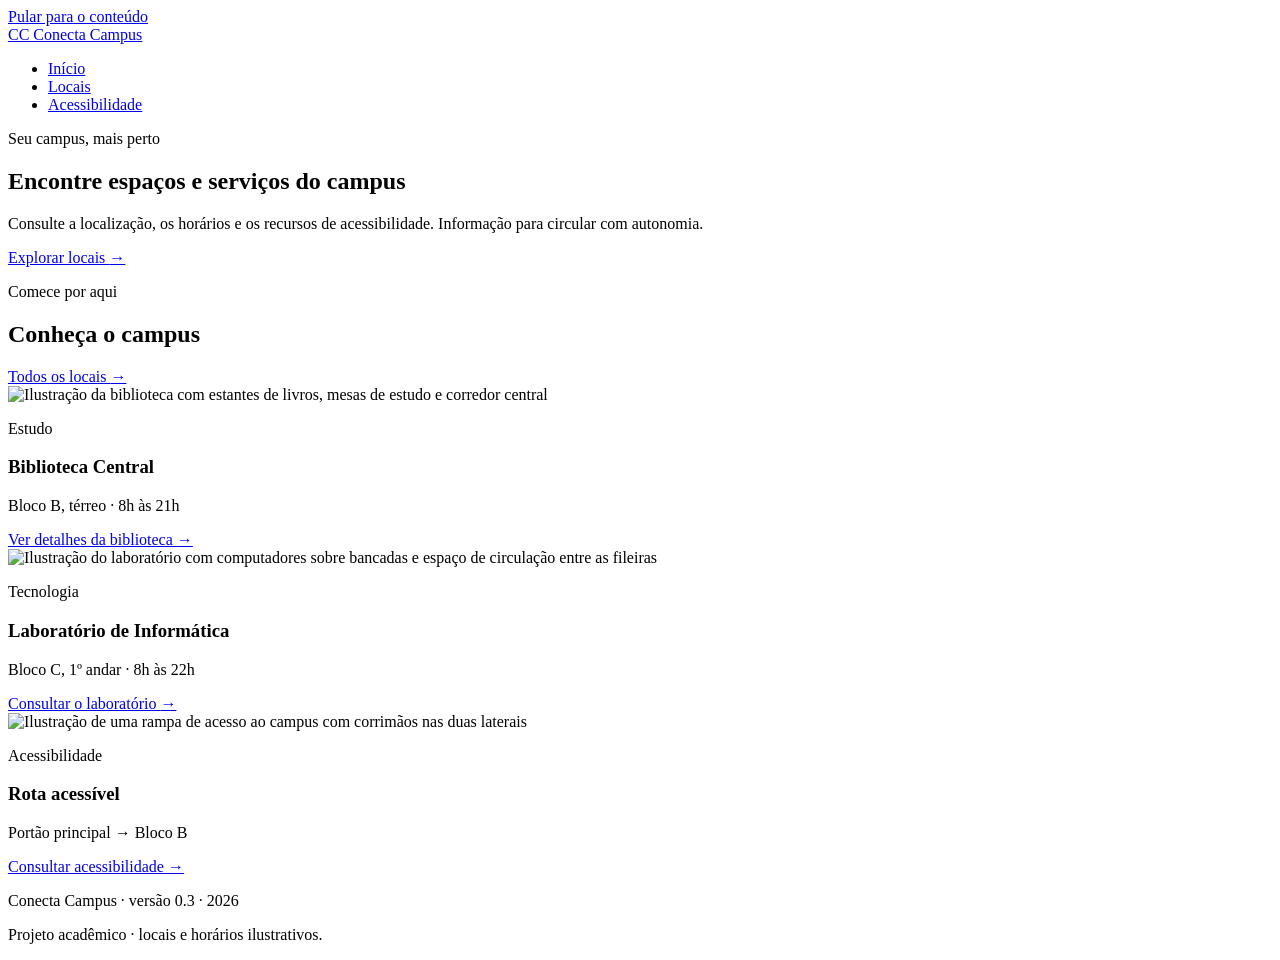
==== index.html @ 2fd1c7c1 "feat: cria paginas semanticas do site" ====
<!DOCTYPE html>
<html lang="pt-BR">
<head>
  <meta charset="UTF-8">
  <meta name="viewport" content="width=device-width, initial-scale=1.0">
  <meta name="description" content="Guia acadêmico de ambientes, serviços e recursos de acessibilidade do Conecta Campus.">
  <title>Conecta Campus | Início</title>
  <link rel="stylesheet" href="css/style.css">
  <script src="js/script.js" defer></script>
</head>
<body>
  <a class="pular-conteudo" href="#inicio">Pular para o conteúdo</a>
  <header class="cabecalho">
    <div class="container cabecalho-conteudo">
      <a class="marca" href="index.html" aria-label="Conecta Campus — página inicial">
        <span class="marca-simbolo" aria-hidden="true">CC</span>
        Conecta Campus
      </a>
      <nav aria-label="Navegação principal">
        <ul class="menu">
            <li><a href="index.html" aria-current="page">Início</a></li>
            <li><a href="locais.html">Locais</a></li>
            <li><a href="detalhes.html">Acessibilidade</a></li>
        </ul>
      </nav>
    </div>
  </header>
  <main id="inicio" tabindex="-1">
    <section class="hero" aria-labelledby="titulo-principal">
      <div class="container hero-conteudo">
        <p class="etiqueta">Seu campus, mais perto</p>
        <h1 id="titulo-principal">Encontre espaços e serviços do campus</h1>
        <p class="hero-texto">Consulte a localização, os horários e os recursos de acessibilidade. Informação para circular com autonomia.</p>
        <a class="botao" href="locais.html">Explorar locais <span aria-hidden="true">→</span></a>
      </div>
    </section>
    <section class="container secao" aria-labelledby="titulo-destaques">
      <div class="secao-cabecalho">
        <div>
          <p class="etiqueta">Comece por aqui</p>
          <h2 id="titulo-destaques">Conheça o campus</h2>
        </div>
        <a href="locais.html">Todos os locais <span aria-hidden="true">→</span></a>
      </div>
      <div class="grade-locais">
        <article class="cartao">
          <img src="img/biblioteca-campus.png" alt="Ilustração da biblioteca com estantes de livros, mesas de estudo e corredor central" width="1536" height="1024" loading="lazy">
          <div class="cartao-conteudo">
            <p class="cartao-tipo">Estudo</p>
            <h3>Biblioteca Central</h3>
            <p>Bloco B, térreo · 8h às 21h</p>
            
            <a class="cartao-link" href="detalhes.html">Ver detalhes da biblioteca <span aria-hidden="true">→</span></a>
          </div>
        </article>
        <article class="cartao">
          <img src="img/laboratorio-informatica.png" alt="Ilustração do laboratório com computadores sobre bancadas e espaço de circulação entre as fileiras" width="1536" height="1024" loading="lazy">
          <div class="cartao-conteudo">
            <p class="cartao-tipo">Tecnologia</p>
            <h3>Laboratório de Informática</h3>
            <p>Bloco C, 1º andar · 8h às 22h</p>
            
            <a class="cartao-link" href="locais.html#laboratorio">Consultar o laboratório <span aria-hidden="true">→</span></a>
          </div>
        </article>
        <article class="cartao">
          <img src="img/rota-acessivel.png" alt="Ilustração de uma rampa de acesso ao campus com corrimãos nas duas laterais" width="1536" height="1024" loading="lazy">
          <div class="cartao-conteudo">
            <p class="cartao-tipo">Acessibilidade</p>
            <h3>Rota acessível</h3>
            <p>Portão principal → Bloco B</p>
            
            <a class="cartao-link" href="detalhes.html#recursos-acessibilidade">Consultar acessibilidade <span aria-hidden="true">→</span></a>
          </div>
        </article>
      </div>
    </section>
  </main>
  <footer class="rodape">
    <div class="container rodape-conteudo">
      <p>Conecta Campus · versão 0.3 · <span data-ano-atual>2026</span></p>
      <p>Projeto acadêmico · locais e horários ilustrativos.</p>
    </div>
  </footer>
</body>
</html>
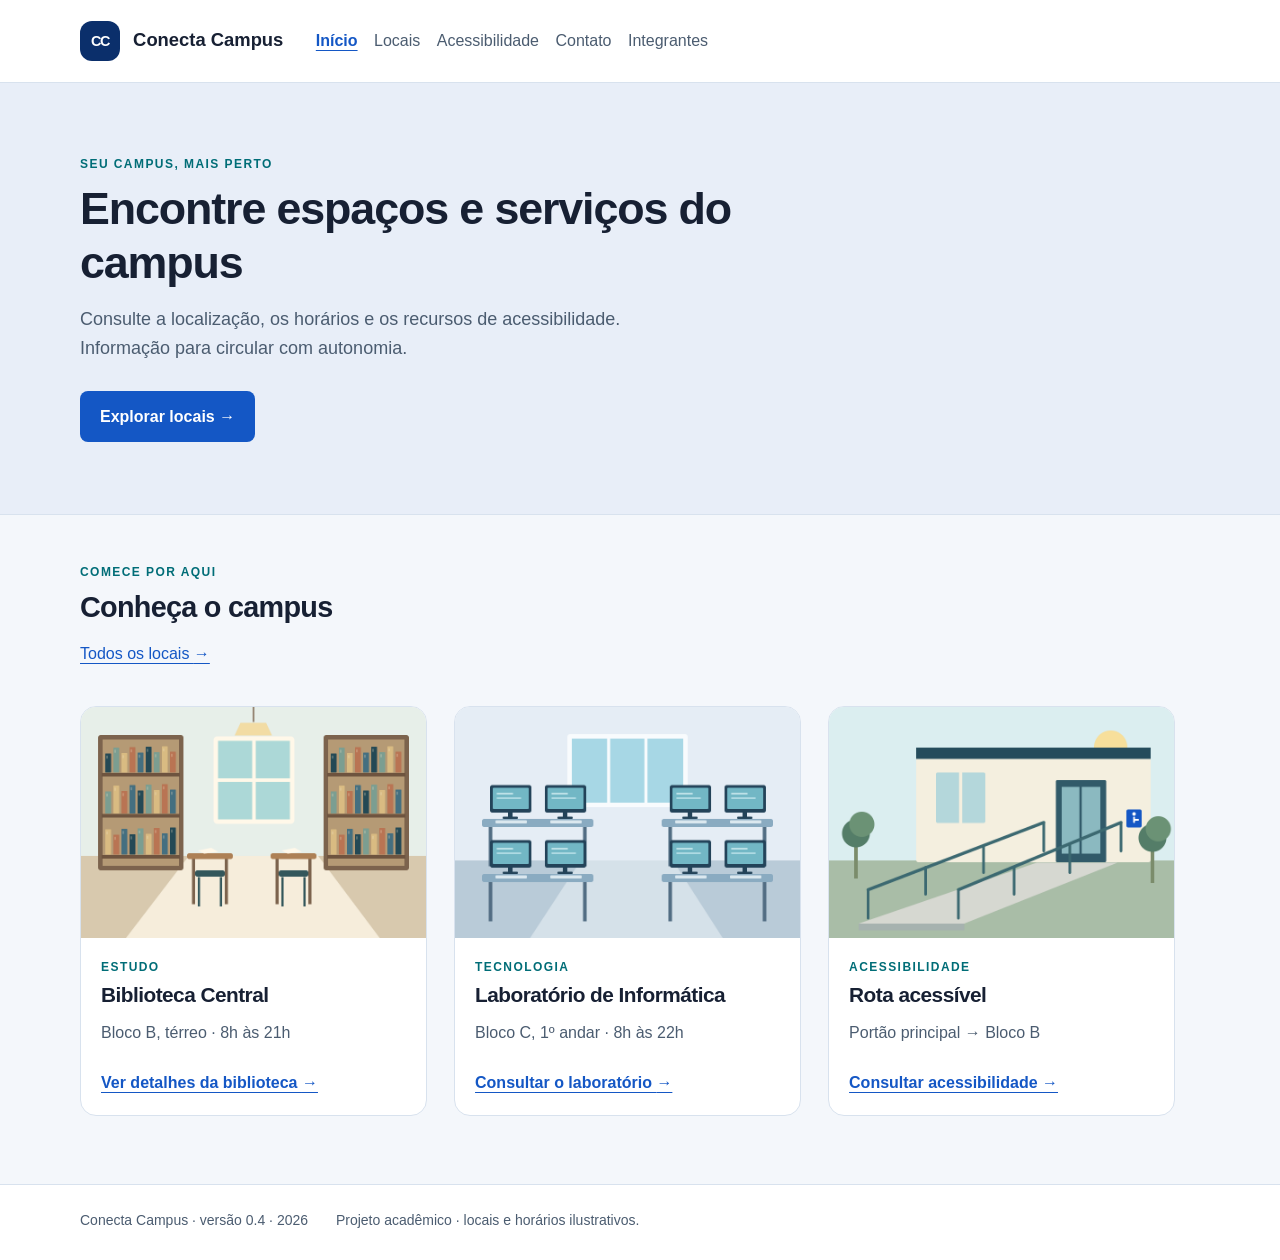
==== commit 46490ed1: "feat: adiciona contato e pagina inicial de integrantes" ====
--- a/index.html
+++ b/index.html
@@ -21,6 +21,8 @@
             <li><a href="index.html" aria-current="page">Início</a></li>
             <li><a href="locais.html">Locais</a></li>
             <li><a href="detalhes.html">Acessibilidade</a></li>
+            <li><a href="contato.html">Contato</a></li>
+            <li><a href="integrantes.html">Integrantes</a></li>
         </ul>
       </nav>
     </div>
@@ -78,7 +80,7 @@
   </main>
   <footer class="rodape">
     <div class="container rodape-conteudo">
-      <p>Conecta Campus · versão 0.3 · <span data-ano-atual>2026</span></p>
+      <p>Conecta Campus · versão 0.4 · <span data-ano-atual>2026</span></p>
       <p>Projeto acadêmico · locais e horários ilustrativos.</p>
     </div>
   </footer>
--- a/css/style.css
+++ b/css/style.css
@@ -0,0 +1,118 @@
+:root {
+  --cor-fundo: #f4f7fb;
+  --cor-superficie: #ffffff;
+  --cor-texto: #172033;
+  --cor-secundaria: #4b5c70;
+  --cor-primaria: #1457c5;
+  --cor-primaria-escura: #0b2f6b;
+  --cor-destaque: #006d77;
+  --cor-borda: #d8e2ee;
+  --largura-conteudo: 70rem;
+}
+
+* { box-sizing: border-box; }
+html { font-size: 16px; }
+body {
+  margin: 0;
+  font-size: 1rem;
+  background: var(--cor-fundo);
+  color: var(--cor-texto);
+  font-family: Arial, Helvetica, sans-serif;
+  line-height: 1.6;
+}
+img { display: block; width: 100%; max-width: 100%; height: auto; }
+a { color: var(--cor-primaria); text-underline-offset: 0.25em; }
+a:hover { color: var(--cor-primaria-escura); text-decoration-thickness: 0.13em; }
+a:focus-visible, button:focus-visible, input:focus-visible,
+select:focus-visible, textarea:focus-visible {
+  outline: 0.2rem solid #a65300;
+  outline-offset: 0.25rem;
+}
+h1, h2, h3 { line-height: 1.2; letter-spacing: -0.025em; overflow-wrap: break-word; }
+h1 { margin: 0.5rem 0 1rem; font-size: 2rem; }
+h2 { margin: 0.25rem 0 1rem; font-size: 1.8rem; }
+h3 { margin: 0.4rem 0 0.75rem; font-size: 1.3rem; }
+p { margin: 0 0 1rem; }
+[hidden] { display: none; }
+[id] { scroll-margin-top: 1.5rem; }
+.container { width: 92%; max-width: var(--largura-conteudo); margin-left: auto; margin-right: auto; }
+.pular-conteudo {
+  position: absolute;
+  top: 0.5rem;
+  left: 1rem;
+  z-index: 2;
+  padding: 0.75rem 1rem;
+  background: white;
+  transform: translateY(-160%);
+}
+.pular-conteudo:focus { transform: translateY(0); }
+.cabecalho { background: var(--cor-superficie); border-bottom: 1px solid var(--cor-borda); }
+.cabecalho-conteudo { padding-block: 1.25rem; }
+.marca { display: inline-block; color: var(--cor-texto); font-weight: 700; font-size: 1.15rem; text-decoration: none; vertical-align: middle; }
+.marca-simbolo { display: inline-block; width: 2.5rem; height: 2.5rem; margin-right: 0.5rem; border-radius: 0.75rem; background: var(--cor-primaria-escura); color: white; font-size: 0.9rem; line-height: 2.5rem; text-align: center; vertical-align: middle; letter-spacing: -0.1em; }
+.cabecalho nav { margin-top: 1rem; }
+.menu { margin: 0; padding: 0; list-style: none; }
+.menu li { margin-bottom: 0.25rem; }
+.menu a { display: inline-block; padding: 0.5rem 0.25rem; color: var(--cor-secundaria); text-decoration: none; }
+.menu a[aria-current="page"] { color: var(--cor-primaria); font-weight: 700; text-decoration: underline; }
+.hero { padding-block: 3.5rem; background: #e8eef8; border-bottom: 1px solid var(--cor-borda); }
+.hero-conteudo { max-width: var(--largura-conteudo); }
+.hero h1 { max-width: 48rem; }
+.hero-texto { max-width: 38rem; color: var(--cor-secundaria); font-size: 1.125rem; margin-bottom: 1.75rem; }
+.etiqueta, .cartao-tipo { color: var(--cor-destaque); font-size: 0.75rem; font-weight: 700; letter-spacing: 0.12em; text-transform: uppercase; }
+.etiqueta { margin-bottom: 0.5rem; }
+.botao { display: inline-block; max-width: 100%; min-height: 2.75rem; padding: 0.8rem 1.25rem; border: 0; border-radius: 0.5rem; background: var(--cor-primaria); color: white; font: inherit; font-weight: 700; text-align: center; text-decoration: none; cursor: pointer; }
+.botao:hover { background: var(--cor-primaria-escura); color: white; }
+.secao { padding-block: 3rem; }
+.secao-cabecalho { margin-bottom: 1.5rem; }
+.secao-cabecalho a { display: inline-block; margin-bottom: 1rem; }
+.cartao { display: block; width: 100%; margin-bottom: 1.25rem; overflow: hidden; border: 0.0625rem solid var(--cor-borda); border-radius: 1rem; background: var(--cor-superficie); }
+.cartao img { width: 100%; aspect-ratio: 3 / 2; object-fit: cover; }
+.cartao-conteudo { padding: 1.25rem; }
+.cartao-conteudo h2 { font-size: 1.3rem; margin-top: 0.4rem; }
+.cartao-conteudo p { color: var(--cor-secundaria); }
+.cartao-conteudo .cartao-tipo { color: var(--cor-destaque); margin-bottom: 0; }
+.cartao-link { display: inline-block; padding-top: 0.5rem; font-weight: 700; }
+.pagina-cabecalho { margin-bottom: 2rem; max-width: 45rem; }
+.pagina-cabecalho p { color: var(--cor-secundaria); }
+.pagina-cabecalho .etiqueta { color: var(--cor-destaque); }
+.detalhe { padding-block: 2rem 3rem; }
+.link-voltar { display: inline-block; margin-bottom: 2rem; }
+.detalhe-cabecalho { margin-bottom: 2rem; }
+.detalhe-cabecalho h1 { font-size: 2rem; }
+.detalhe-cabecalho img { width: 100%; border-radius: 1rem; }
+.bloco-informacao { background: var(--cor-superficie); border: 1px solid var(--cor-borda); border-radius: 1rem; padding: 1.5rem; margin-top: 1.5rem; }
+.lista-recursos { padding-left: 1.25rem; margin-bottom: 0; }
+.lista-recursos li + li { margin-top: 0.5rem; }
+.orientacao { margin-top: 1rem; padding: 1.25rem; border-left: 0.25rem solid var(--cor-destaque); background: #eaf5f4; }
+.orientacao p { margin: 0; }
+.rodape { border-top: 1px solid var(--cor-borda); background: var(--cor-superficie); color: var(--cor-secundaria); padding-block: 1.5rem; font-size: 0.875rem; }
+.rodape p { margin-bottom: 0.25rem; }
+.formulario-contato { max-width: 42rem; }
+.campo-formulario { margin-bottom: 1.25rem; }
+label { display: block; margin-bottom: 0.3rem; font-weight: 700; }
+input, select, textarea { width: 100%; border: 0.0625rem solid #8b98a8; border-radius: 0.4rem; padding: 0.7rem; background: var(--cor-superficie); color: var(--cor-texto); font: inherit; }
+textarea { resize: vertical; min-height: 9rem; }
+.mensagem-erro { display: block; color: #a52424; font-size: 0.875rem; }
+.mensagem-erro:not(:empty) { margin-top: 0.35rem; }
+.campo-invalido { border-color: #a52424; border-width: 0.125rem; }
+.mensagem-status:not(:empty) { padding: 1rem; margin-top: 1rem; border-radius: 0.4rem; border-left: 0.25rem solid; }
+.mensagem-status.sucesso { background: #eaf5ed; color: #19592f; }
+.mensagem-status.erro { background: #fff0ee; color: #a52424; }
+.aviso-formulario { color: var(--cor-secundaria); }
+.integrante { max-width: 42rem; }
+.integrante dd { margin-left: 0; margin-bottom: 1rem; overflow-wrap: anywhere; }
+.integrante dt { font-weight: 700; }
+
+@media (min-width: 48rem) {
+  .cabecalho nav, .menu li { display: inline-block; vertical-align: middle; }
+  .cabecalho nav { margin-top: 0; margin-left: 1.5rem; }
+  .menu li { margin-right: 0.25rem; margin-bottom: 0; }
+  .cartao { display: inline-block; width: 31%; margin-right: 2%; vertical-align: top; }
+  .cartao:nth-child(3n) { margin-right: 0; }
+  .detalhe-cabecalho > div, .detalhe-cabecalho > img { display: inline-block; width: 47%; vertical-align: middle; }
+  .detalhe-cabecalho > div { margin-right: 4%; }
+  .rodape-conteudo p { display: inline-block; margin-right: 1.5rem; }
+  .hero { padding-block: 4.5rem; }
+  .hero h1 { font-size: 2.8rem; }
+}
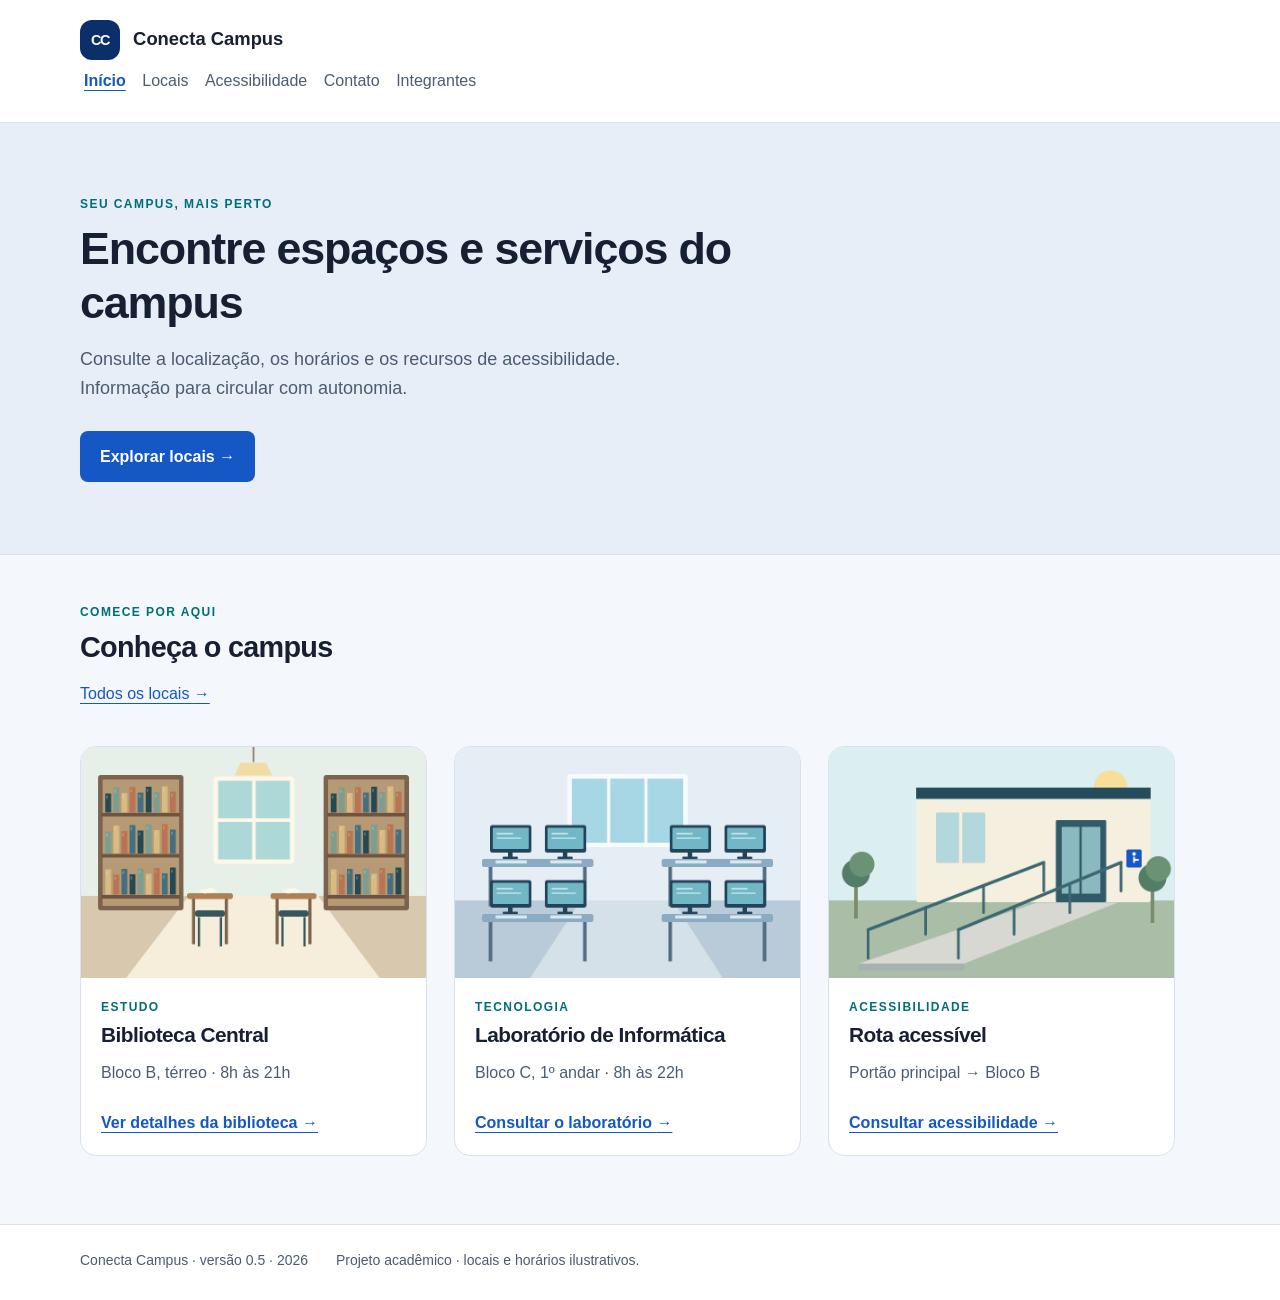
==== commit 9b3066db: "feat: implementa menu mobile acessivel sem flexbox" ====
--- a/index.html
+++ b/index.html
@@ -1,5 +1,6 @@
 <!DOCTYPE html>
-<html lang="pt-BR">
+<!-- Henrique dos Santos Ramalho | RM 575759 -->
+<html lang="pt-BR" class="sem-js">
 <head>
   <meta charset="UTF-8">
   <meta name="viewport" content="width=device-width, initial-scale=1.0">
@@ -16,7 +17,11 @@
         <span class="marca-simbolo" aria-hidden="true">CC</span>
         Conecta Campus
       </a>
-      <nav aria-label="Navegação principal">
+      <button class="botao-menu" id="botao-menu" type="button" aria-expanded="false" aria-controls="menu-principal">
+        <span>Menu</span>
+        <span class="icone-menu" aria-hidden="true">☰</span>
+      </button>
+      <nav id="menu-principal" class="navegacao-principal" aria-label="Navegação principal">
         <ul class="menu">
             <li><a href="index.html" aria-current="page">Início</a></li>
             <li><a href="locais.html">Locais</a></li>
@@ -80,7 +85,7 @@
   </main>
   <footer class="rodape">
     <div class="container rodape-conteudo">
-      <p>Conecta Campus · versão 0.4 · <span data-ano-atual>2026</span></p>
+      <p>Conecta Campus · versão 0.5 · <span data-ano-atual>2026</span></p>
       <p>Projeto acadêmico · locais e horários ilustrativos.</p>
     </div>
   </footer>
--- a/css/style.css
+++ b/css/style.css
@@ -1,3 +1,4 @@
+/* Henrique dos Santos Ramalho | RM 575759 */
 :root {
   --cor-fundo: #f4f7fb;
   --cor-superficie: #ffffff;
@@ -50,7 +51,13 @@
 .cabecalho-conteudo { padding-block: 1.25rem; }
 .marca { display: inline-block; color: var(--cor-texto); font-weight: 700; font-size: 1.15rem; text-decoration: none; vertical-align: middle; }
 .marca-simbolo { display: inline-block; width: 2.5rem; height: 2.5rem; margin-right: 0.5rem; border-radius: 0.75rem; background: var(--cor-primaria-escura); color: white; font-size: 0.9rem; line-height: 2.5rem; text-align: center; vertical-align: middle; letter-spacing: -0.1em; }
-.cabecalho nav { margin-top: 1rem; }
+.botao-menu { display: inline-block; max-width: 100%; min-height: 2.75rem; margin-top: 0.75rem; margin-left: 0.75rem; border: 0.0625rem solid var(--cor-borda); border-radius: 0.4rem; padding: 0.55rem 0.7rem; background: var(--cor-superficie); color: var(--cor-texto); font: inherit; font-weight: 700; cursor: pointer; }
+.botao-menu:hover { background: #e8eef8; }
+.icone-menu { margin-left: 0.35rem; }
+.navegacao-principal { display: none; margin-top: 0.75rem; }
+.navegacao-principal.menu-aberto { display: block; }
+.sem-js .navegacao-principal { display: block; }
+.sem-js .botao-menu { display: none; }
 .menu { margin: 0; padding: 0; list-style: none; }
 .menu li { margin-bottom: 0.25rem; }
 .menu a { display: inline-block; padding: 0.5rem 0.25rem; color: var(--cor-secundaria); text-decoration: none; }
@@ -93,7 +100,7 @@
 label { display: block; margin-bottom: 0.3rem; font-weight: 700; }
 input, select, textarea { width: 100%; border: 0.0625rem solid #8b98a8; border-radius: 0.4rem; padding: 0.7rem; background: var(--cor-superficie); color: var(--cor-texto); font: inherit; }
 textarea { resize: vertical; min-height: 9rem; }
-.mensagem-erro { display: block; color: #a52424; font-size: 0.875rem; }
+.mensagem-erro { display: block; min-height: 1.4rem; color: #a52424; font-size: 0.875rem; }
 .mensagem-erro:not(:empty) { margin-top: 0.35rem; }
 .campo-invalido { border-color: #a52424; border-width: 0.125rem; }
 .mensagem-status:not(:empty) { padding: 1rem; margin-top: 1rem; border-radius: 0.4rem; border-left: 0.25rem solid; }
@@ -101,12 +108,14 @@
 .mensagem-status.erro { background: #fff0ee; color: #a52424; }
 .aviso-formulario { color: var(--cor-secundaria); }
 .integrante { max-width: 42rem; }
+.foto-integrante { width: 100%; max-width: 16rem; height: auto; aspect-ratio: 1; object-fit: cover; object-position: center 35%; border-radius: 0.75rem; margin-bottom: 1.5rem; }
 .integrante dd { margin-left: 0; margin-bottom: 1rem; overflow-wrap: anywhere; }
 .integrante dt { font-weight: 700; }
 
 @media (min-width: 48rem) {
-  .cabecalho nav, .menu li { display: inline-block; vertical-align: middle; }
-  .cabecalho nav { margin-top: 0; margin-left: 1.5rem; }
+  .botao-menu { display: none; }
+  .navegacao-principal, .navegacao-principal.menu-aberto { display: block; margin-top: 0; }
+  .menu li { display: inline-block; vertical-align: middle; }
   .menu li { margin-right: 0.25rem; margin-bottom: 0; }
   .cartao { display: inline-block; width: 31%; margin-right: 2%; vertical-align: top; }
   .cartao:nth-child(3n) { margin-right: 0; }
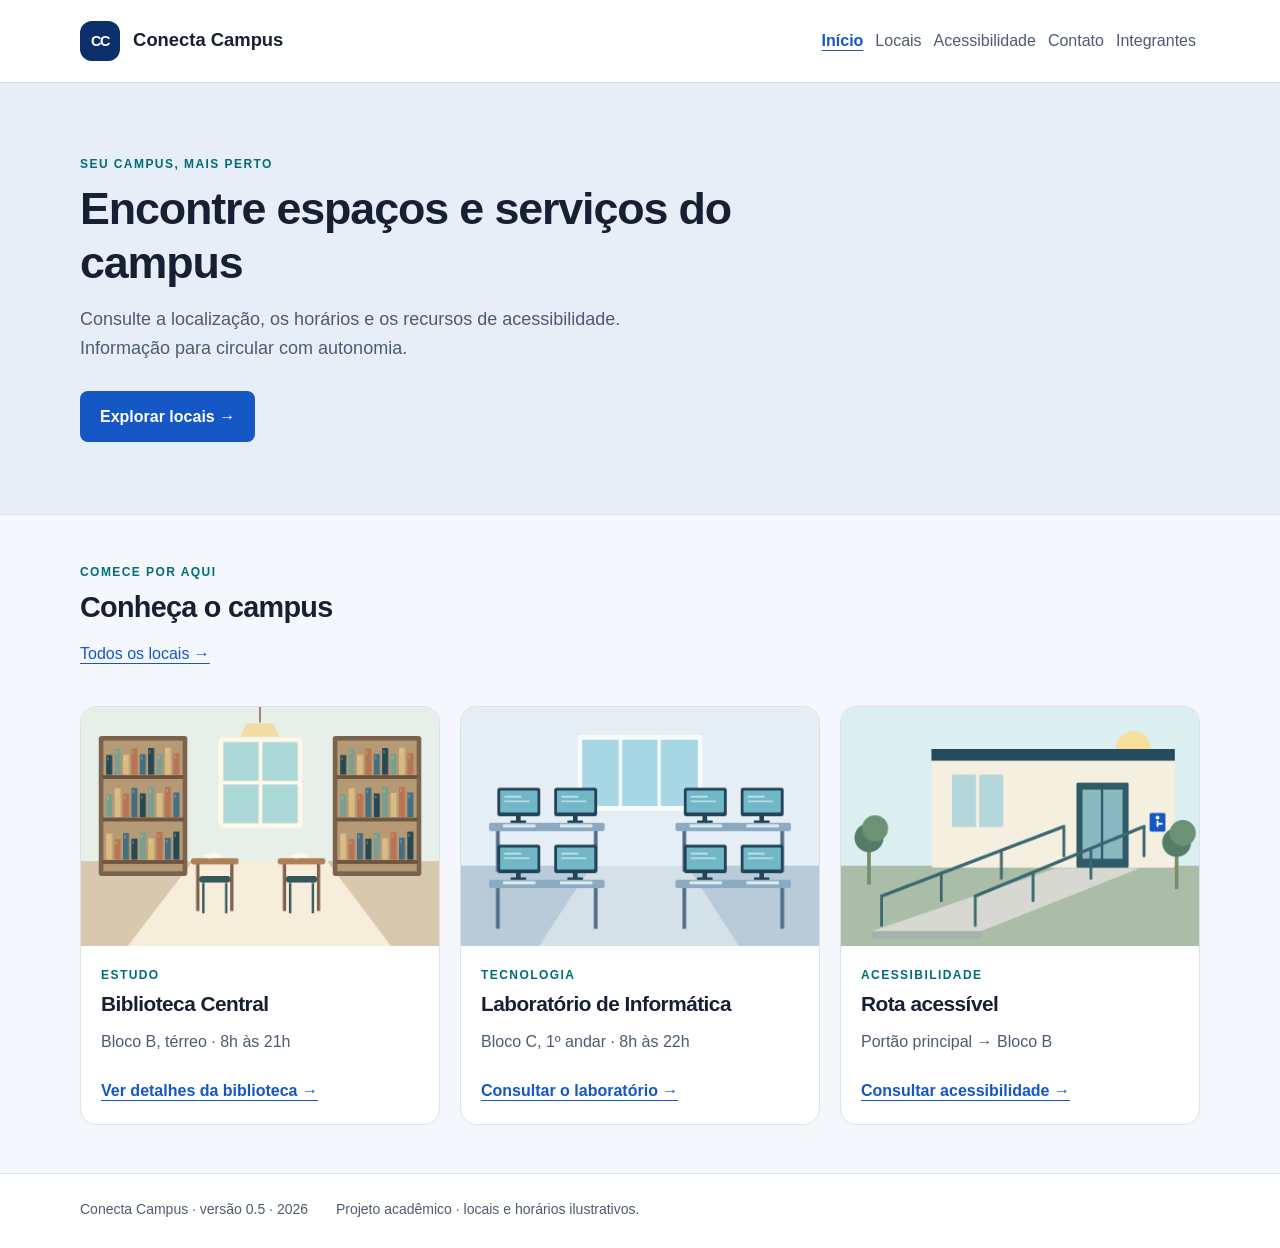
==== commit c5a9187a: "style: aplica grid responsivo a lista de cartoes" ====
--- a/index.html
+++ b/index.html
@@ -49,7 +49,7 @@
         </div>
         <a href="locais.html">Todos os locais <span aria-hidden="true">→</span></a>
       </div>
-      <div class="grade-locais">
+      <div class="lista-cartoes">
         <article class="cartao">
           <img src="img/biblioteca-campus.png" alt="Ilustração da biblioteca com estantes de livros, mesas de estudo e corredor central" width="1536" height="1024" loading="lazy">
           <div class="cartao-conteudo">
--- a/css/style.css
+++ b/css/style.css
@@ -73,7 +73,8 @@
 .secao { padding-block: 3rem; }
 .secao-cabecalho { margin-bottom: 1.5rem; }
 .secao-cabecalho a { display: inline-block; margin-bottom: 1rem; }
-.cartao { display: block; width: 100%; margin-bottom: 1.25rem; overflow: hidden; border: 0.0625rem solid var(--cor-borda); border-radius: 1rem; background: var(--cor-superficie); }
+.lista-cartoes { display: grid; grid-template-columns: minmax(0, 1fr); gap: 1.25rem; }
+.cartao { display: block; min-width: 0; margin: 0; overflow: hidden; border: 0.0625rem solid var(--cor-borda); border-radius: 1rem; background: var(--cor-superficie); }
 .cartao img { width: 100%; aspect-ratio: 3 / 2; object-fit: cover; }
 .cartao-conteudo { padding: 1.25rem; }
 .cartao-conteudo h2 { font-size: 1.3rem; margin-top: 0.4rem; }
@@ -113,12 +114,13 @@
 .integrante dt { font-weight: 700; }
 
 @media (min-width: 48rem) {
+  .cabecalho-conteudo { display: flex; justify-content: space-between; align-items: center; gap: 1rem; flex-wrap: wrap; }
   .botao-menu { display: none; }
   .navegacao-principal, .navegacao-principal.menu-aberto { display: block; margin-top: 0; }
-  .menu li { display: inline-block; vertical-align: middle; }
-  .menu li { margin-right: 0.25rem; margin-bottom: 0; }
-  .cartao { display: inline-block; width: 31%; margin-right: 2%; vertical-align: top; }
-  .cartao:nth-child(3n) { margin-right: 0; }
+  .navegacao-principal { min-width: 0; }
+  .menu { display: flex; flex-wrap: wrap; gap: 0.25rem; }
+  .menu li { margin-bottom: 0; }
+  .lista-cartoes { grid-template-columns: repeat(3, minmax(0, 1fr)); }
   .detalhe-cabecalho > div, .detalhe-cabecalho > img { display: inline-block; width: 47%; vertical-align: middle; }
   .detalhe-cabecalho > div { margin-right: 4%; }
   .rodape-conteudo p { display: inline-block; margin-right: 1.5rem; }
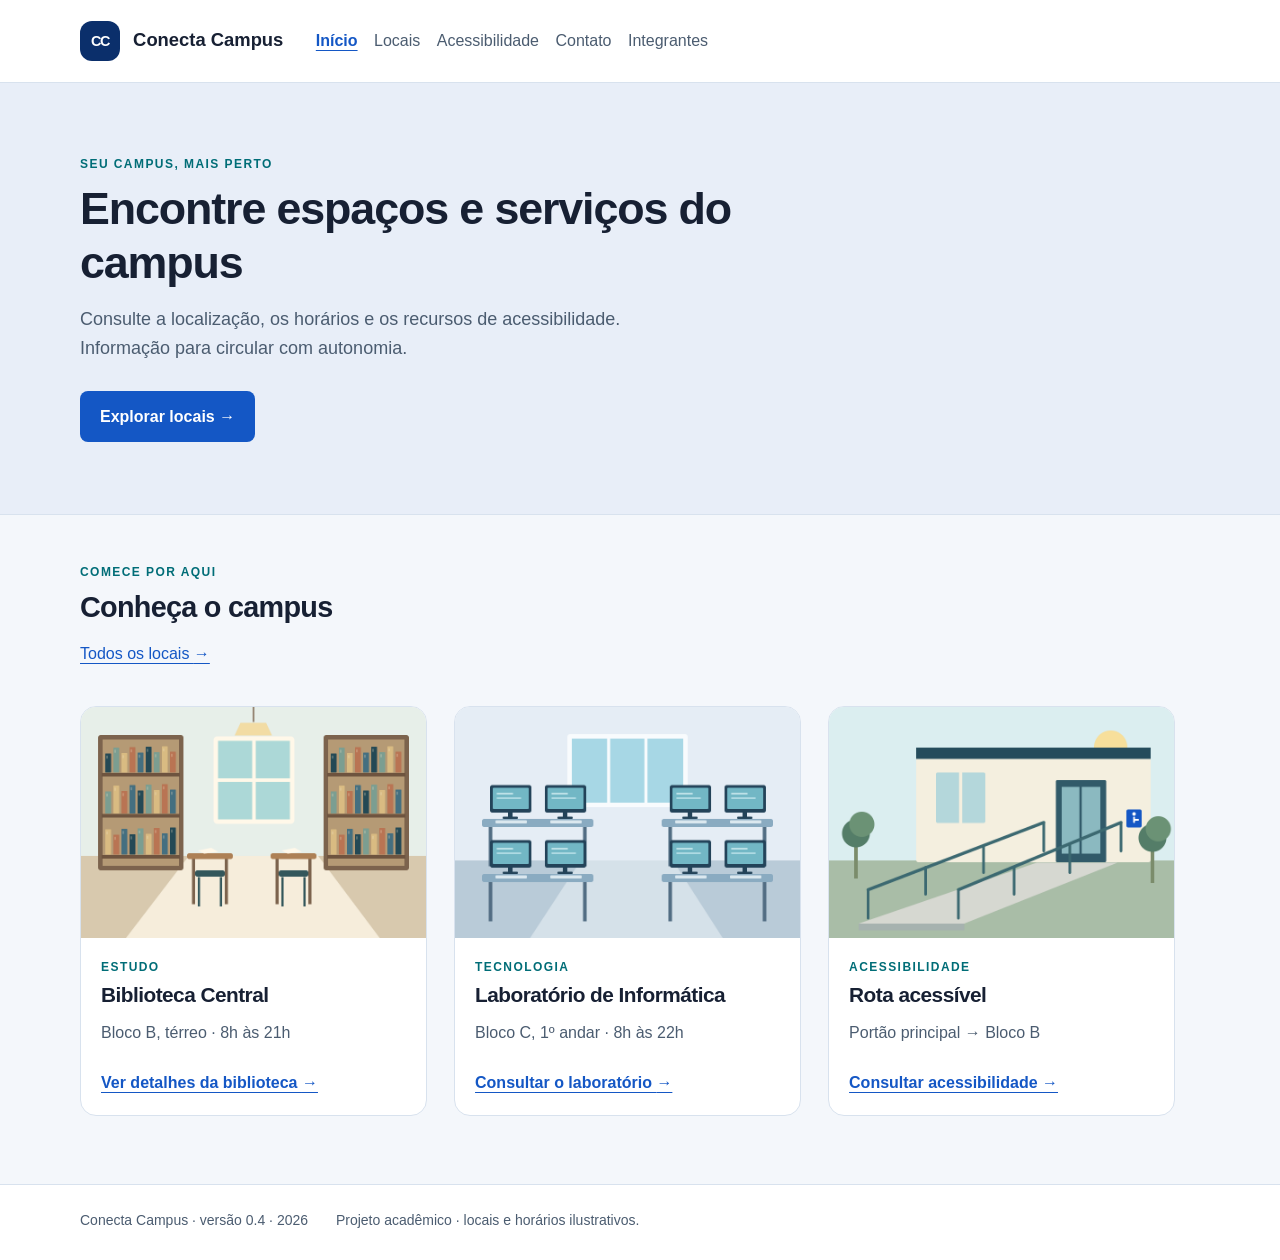
==== commit 49a783a5: "Merge pull request #4 from henriqueramalho299/feature/rm575759-responsividade-formulario feat: prepa" ====
--- a/index.html
+++ b/index.html
@@ -1,6 +1,6 @@
 <!DOCTYPE html>
 <!-- Henrique dos Santos Ramalho | RM 575759 -->
-<html lang="pt-BR" class="sem-js">
+<html lang="pt-BR">
 <head>
   <meta charset="UTF-8">
   <meta name="viewport" content="width=device-width, initial-scale=1.0">
@@ -17,11 +17,7 @@
         <span class="marca-simbolo" aria-hidden="true">CC</span>
         Conecta Campus
       </a>
-      <button class="botao-menu" id="botao-menu" type="button" aria-expanded="false" aria-controls="menu-principal">
-        <span>Menu</span>
-        <span class="icone-menu" aria-hidden="true">☰</span>
-      </button>
-      <nav id="menu-principal" class="navegacao-principal" aria-label="Navegação principal">
+      <nav aria-label="Navegação principal">
         <ul class="menu">
             <li><a href="index.html" aria-current="page">Início</a></li>
             <li><a href="locais.html">Locais</a></li>
@@ -49,7 +45,7 @@
         </div>
         <a href="locais.html">Todos os locais <span aria-hidden="true">→</span></a>
       </div>
-      <div class="lista-cartoes">
+      <div class="grade-locais">
         <article class="cartao">
           <img src="img/biblioteca-campus.png" alt="Ilustração da biblioteca com estantes de livros, mesas de estudo e corredor central" width="1536" height="1024" loading="lazy">
           <div class="cartao-conteudo">
@@ -85,7 +81,7 @@
   </main>
   <footer class="rodape">
     <div class="container rodape-conteudo">
-      <p>Conecta Campus · versão 0.5 · <span data-ano-atual>2026</span></p>
+      <p>Conecta Campus · versão 0.4 · <span data-ano-atual>2026</span></p>
       <p>Projeto acadêmico · locais e horários ilustrativos.</p>
     </div>
   </footer>
--- a/css/style.css
+++ b/css/style.css
@@ -51,13 +51,7 @@
 .cabecalho-conteudo { padding-block: 1.25rem; }
 .marca { display: inline-block; color: var(--cor-texto); font-weight: 700; font-size: 1.15rem; text-decoration: none; vertical-align: middle; }
 .marca-simbolo { display: inline-block; width: 2.5rem; height: 2.5rem; margin-right: 0.5rem; border-radius: 0.75rem; background: var(--cor-primaria-escura); color: white; font-size: 0.9rem; line-height: 2.5rem; text-align: center; vertical-align: middle; letter-spacing: -0.1em; }
-.botao-menu { display: inline-block; max-width: 100%; min-height: 2.75rem; margin-top: 0.75rem; margin-left: 0.75rem; border: 0.0625rem solid var(--cor-borda); border-radius: 0.4rem; padding: 0.55rem 0.7rem; background: var(--cor-superficie); color: var(--cor-texto); font: inherit; font-weight: 700; cursor: pointer; }
-.botao-menu:hover { background: #e8eef8; }
-.icone-menu { margin-left: 0.35rem; }
-.navegacao-principal { display: none; margin-top: 0.75rem; }
-.navegacao-principal.menu-aberto { display: block; }
-.sem-js .navegacao-principal { display: block; }
-.sem-js .botao-menu { display: none; }
+.cabecalho nav { margin-top: 1rem; }
 .menu { margin: 0; padding: 0; list-style: none; }
 .menu li { margin-bottom: 0.25rem; }
 .menu a { display: inline-block; padding: 0.5rem 0.25rem; color: var(--cor-secundaria); text-decoration: none; }
@@ -73,8 +67,7 @@
 .secao { padding-block: 3rem; }
 .secao-cabecalho { margin-bottom: 1.5rem; }
 .secao-cabecalho a { display: inline-block; margin-bottom: 1rem; }
-.lista-cartoes { display: grid; grid-template-columns: minmax(0, 1fr); gap: 1.25rem; }
-.cartao { display: block; min-width: 0; margin: 0; overflow: hidden; border: 0.0625rem solid var(--cor-borda); border-radius: 1rem; background: var(--cor-superficie); }
+.cartao { display: block; width: 100%; margin-bottom: 1.25rem; overflow: hidden; border: 0.0625rem solid var(--cor-borda); border-radius: 1rem; background: var(--cor-superficie); }
 .cartao img { width: 100%; aspect-ratio: 3 / 2; object-fit: cover; }
 .cartao-conteudo { padding: 1.25rem; }
 .cartao-conteudo h2 { font-size: 1.3rem; margin-top: 0.4rem; }
@@ -101,7 +94,7 @@
 label { display: block; margin-bottom: 0.3rem; font-weight: 700; }
 input, select, textarea { width: 100%; border: 0.0625rem solid #8b98a8; border-radius: 0.4rem; padding: 0.7rem; background: var(--cor-superficie); color: var(--cor-texto); font: inherit; }
 textarea { resize: vertical; min-height: 9rem; }
-.mensagem-erro { display: block; min-height: 1.4rem; color: #a52424; font-size: 0.875rem; }
+.mensagem-erro { display: block; color: #a52424; font-size: 0.875rem; }
 .mensagem-erro:not(:empty) { margin-top: 0.35rem; }
 .campo-invalido { border-color: #a52424; border-width: 0.125rem; }
 .mensagem-status:not(:empty) { padding: 1rem; margin-top: 1rem; border-radius: 0.4rem; border-left: 0.25rem solid; }
@@ -114,13 +107,11 @@
 .integrante dt { font-weight: 700; }
 
 @media (min-width: 48rem) {
-  .cabecalho-conteudo { display: flex; justify-content: space-between; align-items: center; gap: 1rem; flex-wrap: wrap; }
-  .botao-menu { display: none; }
-  .navegacao-principal, .navegacao-principal.menu-aberto { display: block; margin-top: 0; }
-  .navegacao-principal { min-width: 0; }
-  .menu { display: flex; flex-wrap: wrap; gap: 0.25rem; }
-  .menu li { margin-bottom: 0; }
-  .lista-cartoes { grid-template-columns: repeat(3, minmax(0, 1fr)); }
+  .cabecalho nav, .menu li { display: inline-block; vertical-align: middle; }
+  .cabecalho nav { margin-top: 0; margin-left: 1.5rem; }
+  .menu li { margin-right: 0.25rem; margin-bottom: 0; }
+  .cartao { display: inline-block; width: 31%; margin-right: 2%; vertical-align: top; }
+  .cartao:nth-child(3n) { margin-right: 0; }
   .detalhe-cabecalho > div, .detalhe-cabecalho > img { display: inline-block; width: 47%; vertical-align: middle; }
   .detalhe-cabecalho > div { margin-right: 4%; }
   .rodape-conteudo p { display: inline-block; margin-right: 1.5rem; }
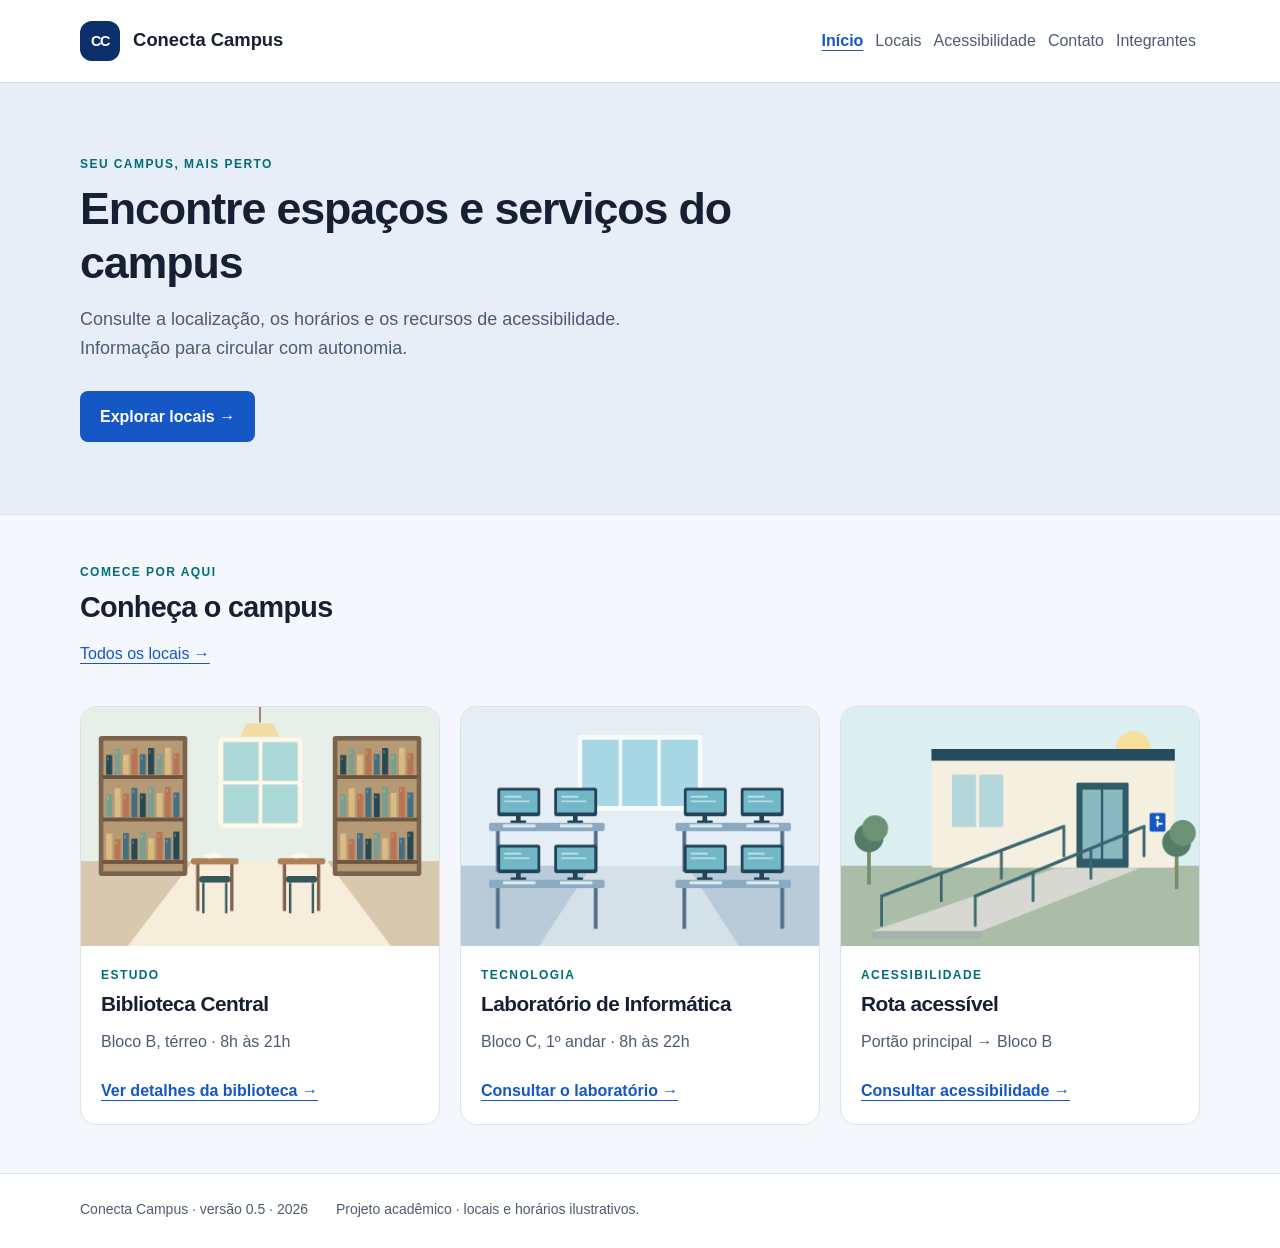
==== commit 5feb771e: "Merge pull request #5 from henriqueramalho299/feature/rm575759-menu-layout feat: implementa menu mob" ====
--- a/index.html
+++ b/index.html
@@ -1,6 +1,6 @@
 <!DOCTYPE html>
 <!-- Henrique dos Santos Ramalho | RM 575759 -->
-<html lang="pt-BR">
+<html lang="pt-BR" class="sem-js">
 <head>
   <meta charset="UTF-8">
   <meta name="viewport" content="width=device-width, initial-scale=1.0">
@@ -17,7 +17,11 @@
         <span class="marca-simbolo" aria-hidden="true">CC</span>
         Conecta Campus
       </a>
-      <nav aria-label="Navegação principal">
+      <button class="botao-menu" id="botao-menu" type="button" aria-expanded="false" aria-controls="menu-principal">
+        <span>Menu</span>
+        <span class="icone-menu" aria-hidden="true">☰</span>
+      </button>
+      <nav id="menu-principal" class="navegacao-principal" aria-label="Navegação principal">
         <ul class="menu">
             <li><a href="index.html" aria-current="page">Início</a></li>
             <li><a href="locais.html">Locais</a></li>
@@ -45,7 +49,7 @@
         </div>
         <a href="locais.html">Todos os locais <span aria-hidden="true">→</span></a>
       </div>
-      <div class="grade-locais">
+      <div class="lista-cartoes">
         <article class="cartao">
           <img src="img/biblioteca-campus.png" alt="Ilustração da biblioteca com estantes de livros, mesas de estudo e corredor central" width="1536" height="1024" loading="lazy">
           <div class="cartao-conteudo">
@@ -81,7 +85,7 @@
   </main>
   <footer class="rodape">
     <div class="container rodape-conteudo">
-      <p>Conecta Campus · versão 0.4 · <span data-ano-atual>2026</span></p>
+      <p>Conecta Campus · versão 0.5 · <span data-ano-atual>2026</span></p>
       <p>Projeto acadêmico · locais e horários ilustrativos.</p>
     </div>
   </footer>
--- a/css/style.css
+++ b/css/style.css
@@ -51,7 +51,13 @@
 .cabecalho-conteudo { padding-block: 1.25rem; }
 .marca { display: inline-block; color: var(--cor-texto); font-weight: 700; font-size: 1.15rem; text-decoration: none; vertical-align: middle; }
 .marca-simbolo { display: inline-block; width: 2.5rem; height: 2.5rem; margin-right: 0.5rem; border-radius: 0.75rem; background: var(--cor-primaria-escura); color: white; font-size: 0.9rem; line-height: 2.5rem; text-align: center; vertical-align: middle; letter-spacing: -0.1em; }
-.cabecalho nav { margin-top: 1rem; }
+.botao-menu { display: inline-block; max-width: 100%; min-height: 2.75rem; margin-top: 0.75rem; margin-left: 0.75rem; border: 0.0625rem solid var(--cor-borda); border-radius: 0.4rem; padding: 0.55rem 0.7rem; background: var(--cor-superficie); color: var(--cor-texto); font: inherit; font-weight: 700; cursor: pointer; }
+.botao-menu:hover { background: #e8eef8; }
+.icone-menu { margin-left: 0.35rem; }
+.navegacao-principal { display: none; margin-top: 0.75rem; }
+.navegacao-principal.menu-aberto { display: block; }
+.sem-js .navegacao-principal { display: block; }
+.sem-js .botao-menu { display: none; }
 .menu { margin: 0; padding: 0; list-style: none; }
 .menu li { margin-bottom: 0.25rem; }
 .menu a { display: inline-block; padding: 0.5rem 0.25rem; color: var(--cor-secundaria); text-decoration: none; }
@@ -67,7 +73,8 @@
 .secao { padding-block: 3rem; }
 .secao-cabecalho { margin-bottom: 1.5rem; }
 .secao-cabecalho a { display: inline-block; margin-bottom: 1rem; }
-.cartao { display: block; width: 100%; margin-bottom: 1.25rem; overflow: hidden; border: 0.0625rem solid var(--cor-borda); border-radius: 1rem; background: var(--cor-superficie); }
+.lista-cartoes { display: grid; grid-template-columns: minmax(0, 1fr); gap: 1.25rem; }
+.cartao { display: block; min-width: 0; margin: 0; overflow: hidden; border: 0.0625rem solid var(--cor-borda); border-radius: 1rem; background: var(--cor-superficie); }
 .cartao img { width: 100%; aspect-ratio: 3 / 2; object-fit: cover; }
 .cartao-conteudo { padding: 1.25rem; }
 .cartao-conteudo h2 { font-size: 1.3rem; margin-top: 0.4rem; }
@@ -94,7 +101,7 @@
 label { display: block; margin-bottom: 0.3rem; font-weight: 700; }
 input, select, textarea { width: 100%; border: 0.0625rem solid #8b98a8; border-radius: 0.4rem; padding: 0.7rem; background: var(--cor-superficie); color: var(--cor-texto); font: inherit; }
 textarea { resize: vertical; min-height: 9rem; }
-.mensagem-erro { display: block; color: #a52424; font-size: 0.875rem; }
+.mensagem-erro { display: block; min-height: 1.4rem; color: #a52424; font-size: 0.875rem; }
 .mensagem-erro:not(:empty) { margin-top: 0.35rem; }
 .campo-invalido { border-color: #a52424; border-width: 0.125rem; }
 .mensagem-status:not(:empty) { padding: 1rem; margin-top: 1rem; border-radius: 0.4rem; border-left: 0.25rem solid; }
@@ -107,11 +114,13 @@
 .integrante dt { font-weight: 700; }
 
 @media (min-width: 48rem) {
-  .cabecalho nav, .menu li { display: inline-block; vertical-align: middle; }
-  .cabecalho nav { margin-top: 0; margin-left: 1.5rem; }
-  .menu li { margin-right: 0.25rem; margin-bottom: 0; }
-  .cartao { display: inline-block; width: 31%; margin-right: 2%; vertical-align: top; }
-  .cartao:nth-child(3n) { margin-right: 0; }
+  .cabecalho-conteudo { display: flex; justify-content: space-between; align-items: center; gap: 1rem; flex-wrap: wrap; }
+  .botao-menu { display: none; }
+  .navegacao-principal, .navegacao-principal.menu-aberto { display: block; margin-top: 0; }
+  .navegacao-principal { min-width: 0; }
+  .menu { display: flex; flex-wrap: wrap; gap: 0.25rem; }
+  .menu li { margin-bottom: 0; }
+  .lista-cartoes { grid-template-columns: repeat(3, minmax(0, 1fr)); }
   .detalhe-cabecalho > div, .detalhe-cabecalho > img { display: inline-block; width: 47%; vertical-align: middle; }
   .detalhe-cabecalho > div { margin-right: 4%; }
   .rodape-conteudo p { display: inline-block; margin-right: 1.5rem; }
